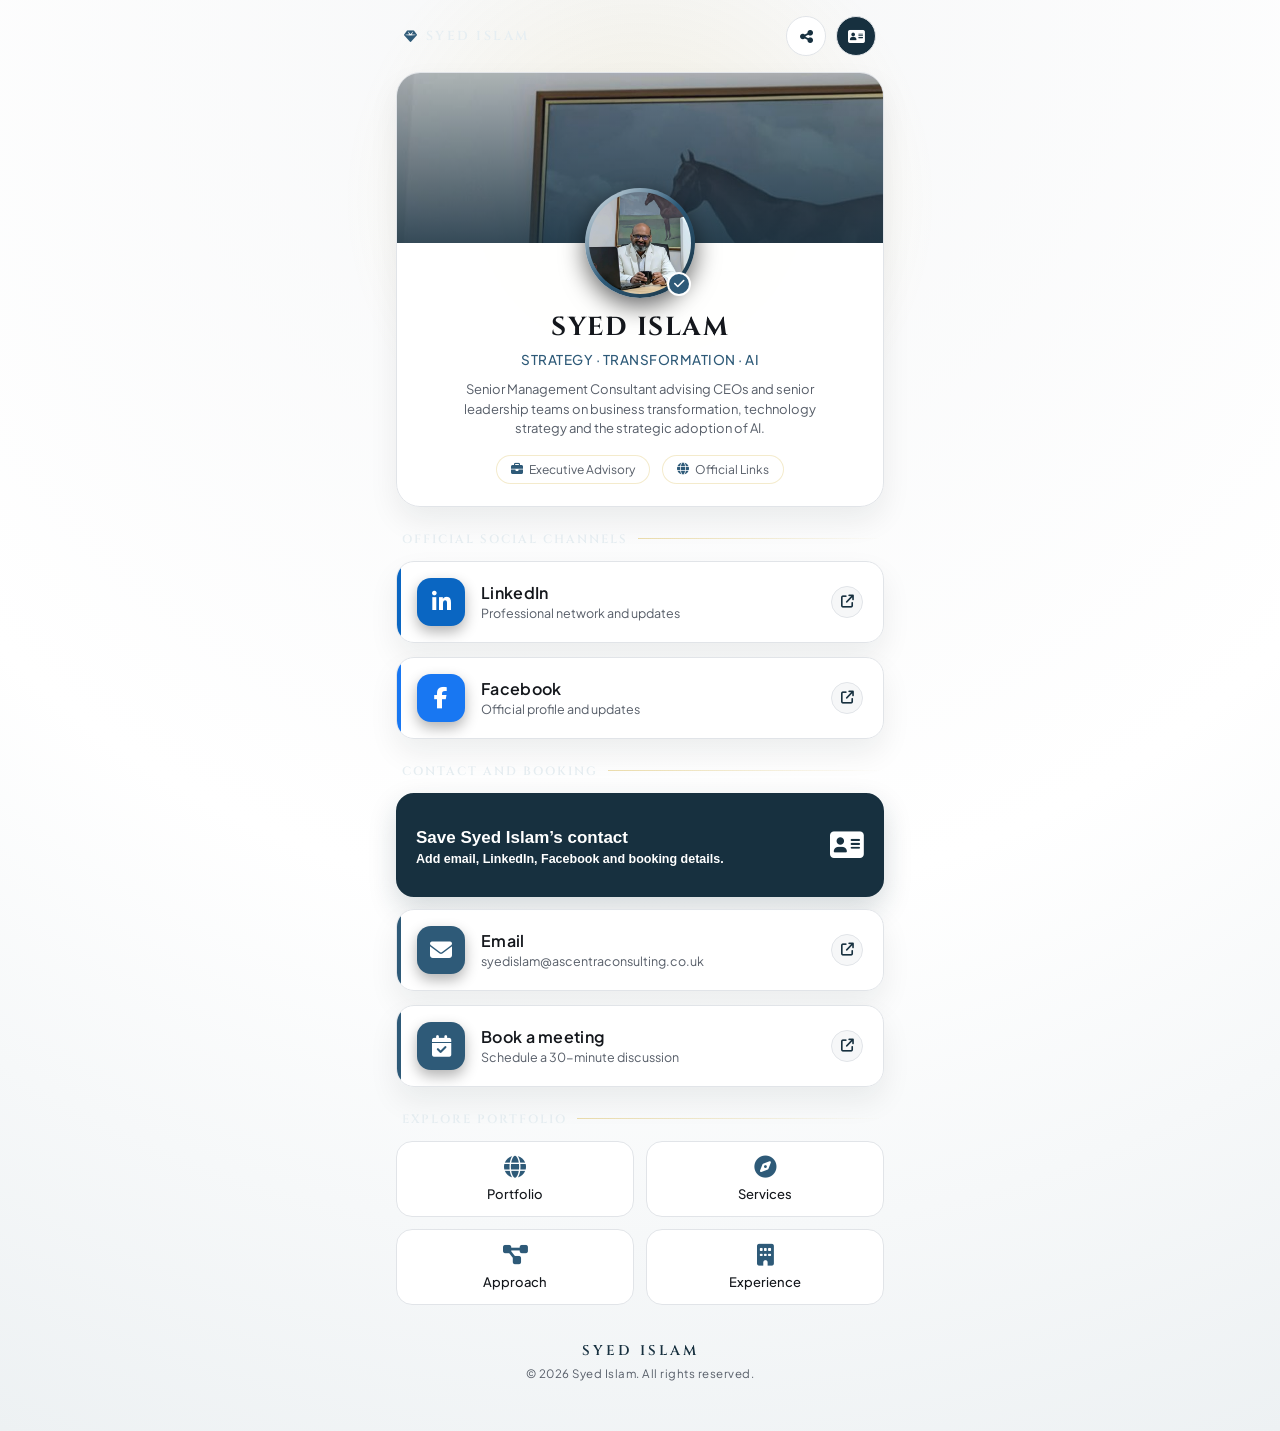
==== scan/index.html @ 8b6a0f25 "Add Syed Islam professional social hub" ====
<!DOCTYPE html>
<html lang="en">
<head>
  <meta charset="UTF-8">
  <meta name="viewport" content="width=device-width, initial-scale=1.0, maximum-scale=1.0, user-scalable=no">
  <meta name="description" content="Connect with Syed Islam across official professional channels.">
  <meta property="og:title" content="Syed Islam | Official Professional Hub">
  <meta property="og:description" content="Strategy, transformation, AI and technology advisory.">
  <meta property="og:image" content="../images/syed-shaon-hero-520.webp">
  <meta name="theme-color" content="#032612">
  <title>Syed Islam | Official Professional Hub</title>
  <link rel="preconnect" href="https://fonts.googleapis.com">
  <link rel="preconnect" href="https://fonts.gstatic.com" crossorigin>
  <link href="https://fonts.googleapis.com/css2?family=Cinzel:wght@500;600;700;800&family=Plus+Jakarta+Sans:wght@300;400;500;600;700&display=swap" rel="stylesheet">
  <link rel="stylesheet" href="https://cdnjs.cloudflare.com/ajax/libs/font-awesome/6.5.1/css/all.min.css">
  <style>
    :root{--bg-dark:#17303f;--bg-surface:rgba(255,255,255,.94);--bg-surface-hover:#fff;--gold-primary:#2e5a78;--gold-light:#e6eef2;--gold-dark:#17303f;--text-main:#14171c;--text-muted:#565d68;--accent-glow:rgba(46,90,120,.18);--border-gold:#e1e4e8;--radius-card:18px;}
    *{box-sizing:border-box;margin:0;padding:0;-webkit-tap-highlight-color:transparent;}body{min-height:100vh;padding-bottom:50px;background:radial-gradient(circle at 50% 10%,#08381c 0%,#031a0d 50%,#010d06 100%);color:var(--text-main);font-family:'Plus Jakarta Sans',sans-serif;position:relative;overflow-x:hidden;}body:before{content:"";position:fixed;top:-100px;left:50%;width:600px;height:600px;transform:translateX(-50%);border-radius:50%;background:radial-gradient(circle,rgba(212,175,55,.12) 0%,rgba(3,38,18,0) 70%);pointer-events:none;z-index:0;}a{color:inherit;text-decoration:none;}:focus-visible{outline:3px solid var(--gold-light);outline-offset:3px;}
    .container{position:relative;z-index:1;width:100%;max-width:520px;margin:auto;padding:0 16px;}.top-bar{display:flex;justify-content:space-between;align-items:center;padding:16px 8px;}.brand-badge{display:flex;align-items:center;gap:6px;color:var(--gold-light);font:600 13px 'Cinzel',serif;letter-spacing:2.5px;text-transform:uppercase;}.top-actions{display:flex;gap:10px;}.action-circle-btn{width:40px;height:40px;border:1px solid var(--border-gold);border-radius:50%;display:flex;align-items:center;justify-content:center;background:rgba(255,255,255,.08);color:var(--gold-light);cursor:pointer;backdrop-filter:blur(10px);transition:all .25s ease;font-size:15px;}.action-circle-btn:hover{transform:translateY(-2px);background:var(--gold-primary);color:#031c0e;box-shadow:0 6px 16px var(--accent-glow);}.action-circle-btn.save{background:var(--gold-primary);color:#031c0e;}
    .profile-header{position:relative;overflow:hidden;margin-bottom:24px;text-align:center;background:var(--bg-surface);border:1px solid var(--border-gold);border-radius:24px;box-shadow:0 16px 40px rgba(0,0,0,.45);backdrop-filter:blur(12px);}.cover-banner{position:relative;width:100%;height:170px;overflow:hidden;}.cover-banner img{width:100%;height:100%;object-fit:cover;object-position:center 28%;transition:transform .8s ease;}.profile-header:hover .cover-banner img{transform:scale(1.04);}.cover-overlay{position:absolute;inset:0;background:linear-gradient(180deg,rgba(3,28,14,.1),rgba(3,28,14,.9));}.avatar-wrapper{position:relative;width:110px;height:110px;margin:-55px auto 12px;padding:4px;border-radius:50%;background:linear-gradient(135deg,var(--gold-light),var(--gold-dark),var(--gold-primary));box-shadow:0 8px 24px rgba(0,0,0,.6);}.avatar-wrapper img{width:100%;height:100%;display:block;object-fit:cover;border-radius:50%;background:#031c0e;}.verified-badge{position:absolute;right:4px;bottom:2px;width:24px;height:24px;border:2px solid #031c0e;border-radius:50%;display:flex;align-items:center;justify-content:center;background:#1877f2;color:#fff;font-size:12px;}.profile-info{padding:0 20px 22px;}.profile-name{margin-bottom:6px;color:#fff;font:700 26px 'Cinzel',serif;letter-spacing:1.5px;text-shadow:0 2px 8px rgba(0,0,0,.5);}.profile-tagline{margin-bottom:12px;color:var(--gold-light);font-size:13.5px;font-weight:500;letter-spacing:.5px;}.profile-desc{max-width:380px;margin:0 auto 16px;color:var(--text-muted);font-size:13px;line-height:1.5;}.quick-chips{display:flex;justify-content:center;gap:12px;flex-wrap:wrap;}.chip{display:inline-flex;align-items:center;gap:6px;padding:6px 14px;border:1px solid rgba(212,175,55,.25);border-radius:20px;background:rgba(255,255,255,.05);color:var(--text-muted);font-size:12px;}.chip i{color:var(--gold-primary);}
    .section-title{display:flex;align-items:center;gap:10px;margin:0 0 14px 6px;color:var(--gold-light);font:600 12px 'Cinzel',serif;letter-spacing:2px;text-transform:uppercase;}.section-title:after{content:"";flex:1;height:1px;background:linear-gradient(90deg,rgba(212,175,55,.4),transparent);}.links-list{display:flex;flex-direction:column;gap:14px;margin-bottom:24px;}.link-card{position:relative;display:flex;justify-content:space-between;align-items:center;overflow:hidden;padding:16px 20px;border:1px solid var(--border-gold);border-radius:var(--radius-card);background:var(--bg-surface);color:var(--text-main);backdrop-filter:blur(10px);box-shadow:0 8px 20px rgba(0,0,0,.25);transition:all .28s cubic-bezier(.2,.8,.2,1);}.link-card:before{content:"";position:absolute;left:0;top:0;width:4px;height:100%;transition:width .25s ease;}.link-card.linkedin:before{background:#0a66c2;}.link-card.facebook:before{background:#1877f2;}.link-card.email:before{background:var(--gold-primary);}.link-card.meeting:before{background:#38a169;}.link-card:hover{transform:translateY(-3px) scale(1.01);background:var(--bg-surface-hover);border-color:var(--gold-primary);box-shadow:0 14px 30px rgba(0,0,0,.4),0 0 20px var(--accent-glow);}.link-card:hover:before{width:6px;}.link-left{display:flex;align-items:center;gap:16px;}.icon-box{width:48px;height:48px;border-radius:14px;display:flex;align-items:center;justify-content:center;color:#fff;flex-shrink:0;font-size:22px;box-shadow:0 6px 14px rgba(0,0,0,.3);transition:transform .3s ease;}.link-card:hover .icon-box{transform:scale(1.1) rotate(-3deg);}.linkedin .icon-box{background:#0a66c2;}.facebook .icon-box{background:#1877f2;}.email .icon-box{background:linear-gradient(135deg,#d4af37,#aa820a);}.meeting .icon-box{background:#238c4d;}.link-texts h2{margin-bottom:2px;color:#fff;font-size:16px;font-weight:600;letter-spacing:.3px;}.link-texts p{color:var(--text-muted);font-size:12.5px;}.link-arrow{width:32px;height:32px;border:1px solid rgba(255,255,255,.1);border-radius:50%;display:flex;align-items:center;justify-content:center;background:rgba(255,255,255,.05);color:var(--gold-light);flex-shrink:0;font-size:13px;}.link-card:hover .link-arrow{transform:translateX(3px);background:var(--gold-primary);color:#031c0e;}
    .save-contact{width:100%;min-height:104px;margin-bottom:12px;padding:18px;border:2px solid var(--gold-primary);border-radius:var(--radius-card);background:linear-gradient(135deg,var(--gold-light),var(--gold-primary),var(--gold-dark));color:#031c0e;display:flex;align-items:center;justify-content:space-between;cursor:pointer;text-align:left;box-shadow:0 10px 25px var(--accent-glow);transition:transform .22s ease,box-shadow .22s ease;}.save-contact:hover{transform:translateY(-3px);box-shadow:0 16px 30px rgba(212,175,55,.45);}.save-contact strong{display:block;font-size:17px;}.save-contact span{display:block;margin-top:4px;font-size:12.5px;font-weight:600;}.save-contact i{font-size:30px;}
    .utility-grid{display:grid;grid-template-columns:1fr 1fr;gap:12px;margin-bottom:26px;}.util-btn{display:flex;flex-direction:column;align-items:center;gap:8px;padding:14px 12px;border:1px solid rgba(212,175,55,.25);border-radius:16px;background:rgba(255,255,255,.04);color:var(--text-main);cursor:pointer;font:500 13px 'Plus Jakarta Sans',sans-serif;transition:all .25s ease;}.util-btn i{color:var(--gold-light);font-size:22px;}.util-btn:hover{transform:translateY(-2px);border-color:var(--gold-primary);background:rgba(212,175,55,.15);}footer{text-align:center;padding-top:10px;}.footer-logo{margin-bottom:6px;color:var(--gold-light);font:600 14px 'Cinzel',serif;letter-spacing:3px;text-transform:uppercase;}.footer-copy{color:rgba(176,201,185,.6);font-size:11.5px;letter-spacing:.5px;}.toast{position:fixed;left:50%;bottom:24px;z-index:10;transform:translateX(-50%) translateY(80px);padding:12px 22px;border-radius:30px;background:var(--gold-primary);color:#031c0e;font-size:13px;font-weight:600;opacity:0;pointer-events:none;transition:all .3s ease;}.toast.show{transform:translateX(-50%) translateY(0);opacity:1;}
    /* Portfolio palette override: keep hub layout, use Syed Islam site colours. */
    body{background:radial-gradient(circle at 50% 0,#f6f7f8 0,#fff 58%,#edf1f3 100%);}.profile-header,.link-card{box-shadow:0 14px 30px rgba(20,26,34,.07);}.profile-header{background:var(--bg-surface);}.cover-overlay{background:linear-gradient(180deg,rgba(23,48,63,.06),rgba(23,48,63,.82));}.avatar-wrapper{background:linear-gradient(135deg,#e6eef2,#2e5a78,#17303f);}.avatar-wrapper img{background:#fff;}.verified-badge{border-color:#fff;background:#2e5a78;}.profile-name,.link-texts h2{color:var(--text-main);text-shadow:none;}.profile-tagline{color:#2e5a78;}.action-circle-btn{background:#fff;color:#17303f;}.action-circle-btn:hover{background:#2e5a78;color:#fff;}.action-circle-btn.save{background:#17303f;color:#fff;}.link-card:hover{background:#fff;border-color:#2e5a78;}.link-card.email:before,.link-card.meeting:before{background:#2e5a78;}.email .icon-box,.meeting .icon-box{background:#2e5a78;}.link-arrow{border-color:#e1e4e8;background:#f6f7f8;color:#17303f;}.link-card:hover .link-arrow{background:#2e5a78;color:#fff;}.save-contact{background:#17303f;border-color:#17303f;color:#fff;box-shadow:0 12px 28px rgba(23,48,63,.18);}.save-contact:hover{background:#2e5a78;box-shadow:0 16px 30px rgba(23,48,63,.24);}.util-btn{background:#fff;color:var(--text-main);border-color:#e1e4e8;}.util-btn i{color:#2e5a78;}.util-btn:hover{background:#e6eef2;border-color:#2e5a78;}.footer-logo{color:#17303f;}.footer-copy{color:#565d68;}
  </style>
</head>
<body>
  <div class="container">
    <header class="top-bar">
      <div class="brand-badge"><i class="fa-solid fa-gem" style="color:var(--gold-primary)"></i><span>Syed Islam</span></div>
      <div class="top-actions"><button class="action-circle-btn" type="button" onclick="shareProfile()" aria-label="Share profile"><i class="fa-solid fa-share-nodes"></i></button><button class="action-circle-btn save" type="button" onclick="saveContact()" aria-label="Save contact"><i class="fa-solid fa-address-card"></i></button></div>
    </header>
    <section class="profile-header" aria-labelledby="profile-name">
      <div class="cover-banner"><img src="../images/syed-shaon-hero-520.webp" alt="Syed Islam"><div class="cover-overlay"></div></div>
      <div class="avatar-wrapper"><img src="../images/syed-shaon.jpg" alt="Syed Islam portrait"><span class="verified-badge" aria-label="Official professional profile"><i class="fa-solid fa-check"></i></span></div>
      <div class="profile-info"><h1 class="profile-name" id="profile-name">SYED ISLAM</h1><p class="profile-tagline">STRATEGY · TRANSFORMATION · AI</p><p class="profile-desc">Senior Management Consultant advising CEOs and senior leadership teams on business transformation, technology strategy and the strategic adoption of AI.</p><div class="quick-chips"><span class="chip"><i class="fa-solid fa-briefcase"></i>Executive Advisory</span><span class="chip"><i class="fa-solid fa-globe"></i>Official Links</span></div></div>
    </section>
    <p class="section-title">Official social channels</p>
    <nav class="links-list" aria-label="Social channels">
      <a class="link-card linkedin" href="https://linkedin.com/in/syed-islam-mba-bsc" target="_blank" rel="noopener noreferrer"><span class="link-left"><span class="icon-box"><i class="fa-brands fa-linkedin-in"></i></span><span class="link-texts"><h2>LinkedIn</h2><p>Professional network and updates</p></span></span><span class="link-arrow"><i class="fa-solid fa-arrow-up-right-from-square"></i></span></a>
      <a class="link-card facebook" href="https://www.facebook.com/share/1CQkBPjqbU/" target="_blank" rel="noopener noreferrer"><span class="link-left"><span class="icon-box"><i class="fa-brands fa-facebook-f"></i></span><span class="link-texts"><h2>Facebook</h2><p>Official profile and updates</p></span></span><span class="link-arrow"><i class="fa-solid fa-arrow-up-right-from-square"></i></span></a>
    </nav>
    <p class="section-title">Contact and booking</p>
    <button class="save-contact" type="button" onclick="saveContact()"><span><strong>Save Syed Islam’s contact</strong><span>Add email, LinkedIn, Facebook and booking details.</span></span><i class="fa-solid fa-address-card"></i></button>
    <nav class="links-list" aria-label="Contact and booking">
      <a class="link-card email" href="mailto:syedislam@ascentraconsulting.co.uk"><span class="link-left"><span class="icon-box"><i class="fa-solid fa-envelope"></i></span><span class="link-texts"><h2>Email</h2><p>syedislam@ascentraconsulting.co.uk</p></span></span><span class="link-arrow"><i class="fa-solid fa-arrow-up-right-from-square"></i></span></a>
      <a class="link-card meeting" href="https://calendly.com/ascentraglobal/30min" target="_blank" rel="noopener noreferrer"><span class="link-left"><span class="icon-box"><i class="fa-solid fa-calendar-check"></i></span><span class="link-texts"><h2>Book a meeting</h2><p>Schedule a 30-minute discussion</p></span></span><span class="link-arrow"><i class="fa-solid fa-arrow-up-right-from-square"></i></span></a>
    </nav>
    <p class="section-title">Explore portfolio</p>
    <div class="utility-grid"><a class="util-btn" href="../index.html"><i class="fa-solid fa-globe"></i><span>Portfolio</span></a><a class="util-btn" href="../services.html"><i class="fa-solid fa-compass"></i><span>Services</span></a><a class="util-btn" href="../approach.html"><i class="fa-solid fa-diagram-project"></i><span>Approach</span></a><a class="util-btn" href="../experience.html"><i class="fa-solid fa-building"></i><span>Experience</span></a></div>
    <footer><div class="footer-logo">Syed Islam</div><p class="footer-copy">© 2026 Syed Islam. All rights reserved.</p></footer>
  </div>
  <div class="toast" id="toast" role="status">Contact card downloaded.</div>
  <script>
    function showToast(message) { const toast = document.getElementById('toast'); toast.textContent = message; toast.classList.add('show'); setTimeout(() => toast.classList.remove('show'), 2500); }
    function shareProfile() { if (navigator.share) { navigator.share({ title: 'Syed Islam | Official Professional Hub', text: 'Official professional channels for Syed Islam.', url: window.location.href }).catch(() => {}); return; } navigator.clipboard.writeText(window.location.href).then(() => showToast('Page link copied.')).catch(() => showToast('Share this page link.')); }
    function saveContact() { const vcard = `BEGIN:VCARD\nVERSION:3.0\nFN:Syed Islam\nORG:Ascentra Consulting\nTITLE:Senior Management Consultant\nEMAIL;TYPE=WORK:syedislam@ascentraconsulting.co.uk\nURL:https://linkedin.com/in/syed-islam-mba-bsc\nURL:https://www.facebook.com/share/1CQkBPjqbU/\nURL:https://calendly.com/ascentraglobal/30min\nEND:VCARD`; const blob = new Blob([vcard], { type: 'text/vcard;charset=utf-8;' }); const url = URL.createObjectURL(blob); const link = document.createElement('a'); link.href = url; link.download = 'Syed_Islam.vcf'; document.body.appendChild(link); link.click(); link.remove(); URL.revokeObjectURL(url); showToast('Contact card downloaded.'); }
  </script>
</body>
</html>
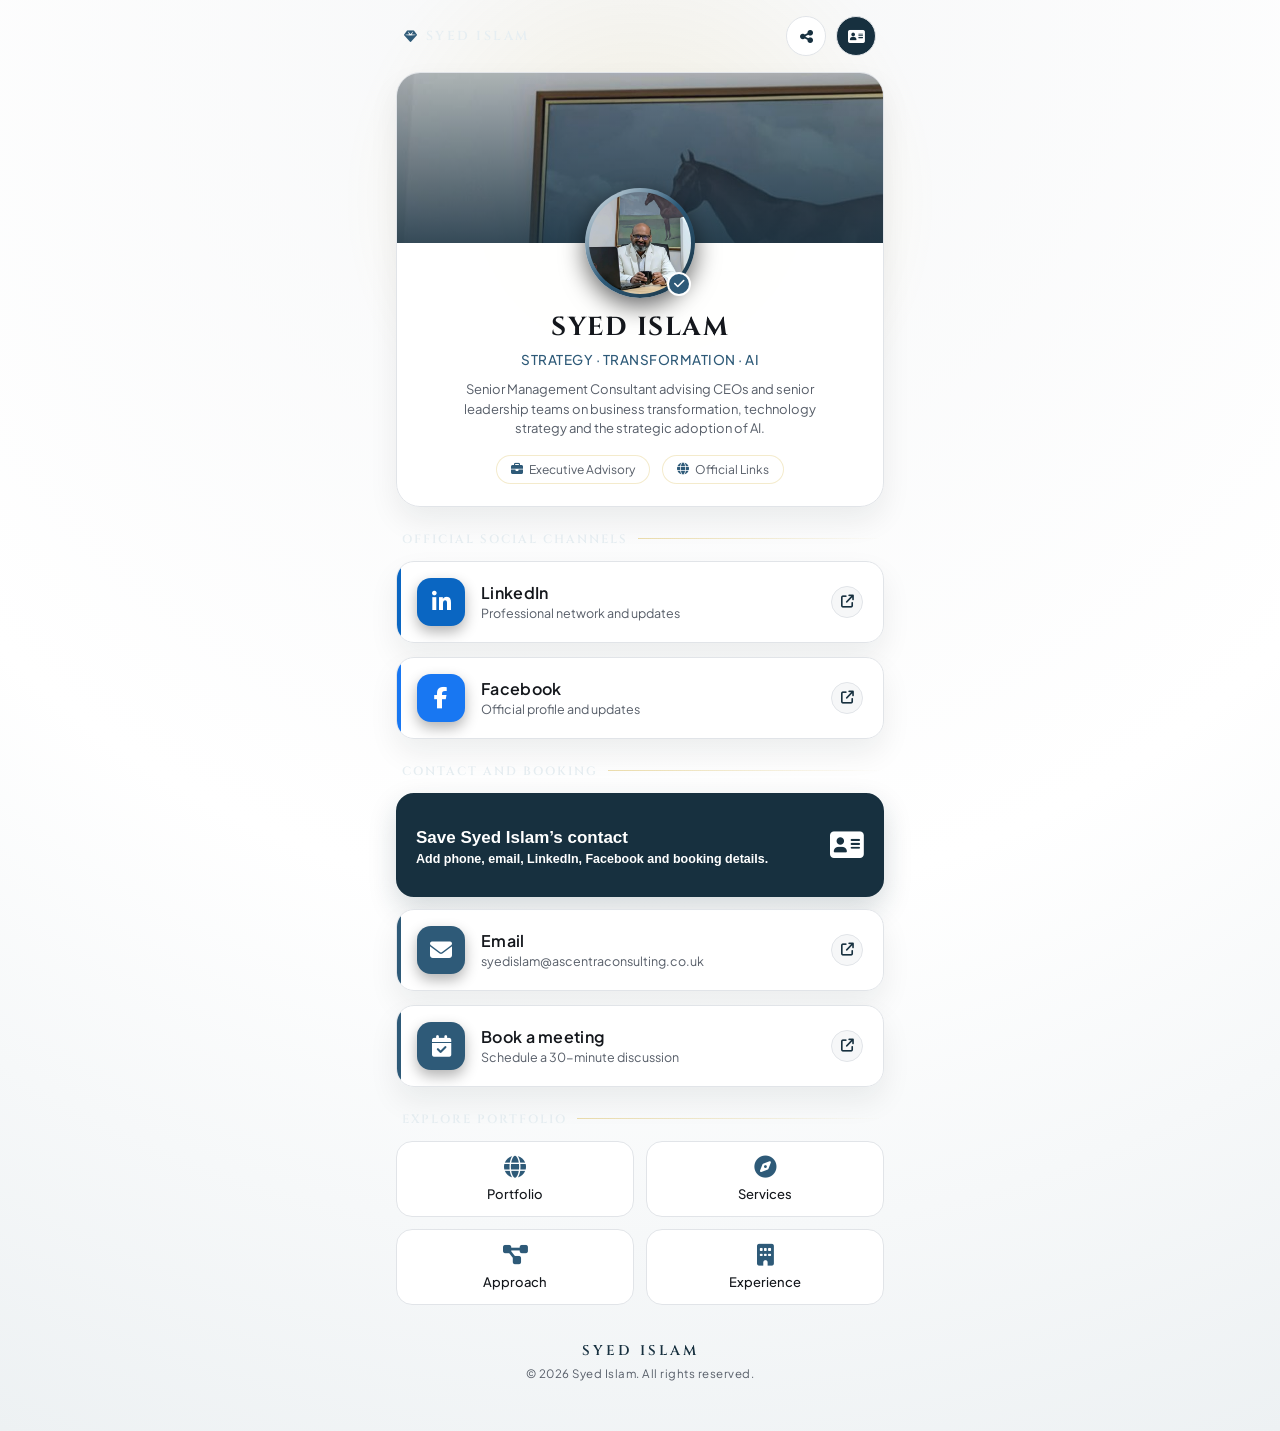
==== commit 71ab8d29: "Add mobile contact save flow" ====
--- a/scan/index.html
+++ b/scan/index.html
@@ -20,7 +20,7 @@
     .profile-header{position:relative;overflow:hidden;margin-bottom:24px;text-align:center;background:var(--bg-surface);border:1px solid var(--border-gold);border-radius:24px;box-shadow:0 16px 40px rgba(0,0,0,.45);backdrop-filter:blur(12px);}.cover-banner{position:relative;width:100%;height:170px;overflow:hidden;}.cover-banner img{width:100%;height:100%;object-fit:cover;object-position:center 28%;transition:transform .8s ease;}.profile-header:hover .cover-banner img{transform:scale(1.04);}.cover-overlay{position:absolute;inset:0;background:linear-gradient(180deg,rgba(3,28,14,.1),rgba(3,28,14,.9));}.avatar-wrapper{position:relative;width:110px;height:110px;margin:-55px auto 12px;padding:4px;border-radius:50%;background:linear-gradient(135deg,var(--gold-light),var(--gold-dark),var(--gold-primary));box-shadow:0 8px 24px rgba(0,0,0,.6);}.avatar-wrapper img{width:100%;height:100%;display:block;object-fit:cover;border-radius:50%;background:#031c0e;}.verified-badge{position:absolute;right:4px;bottom:2px;width:24px;height:24px;border:2px solid #031c0e;border-radius:50%;display:flex;align-items:center;justify-content:center;background:#1877f2;color:#fff;font-size:12px;}.profile-info{padding:0 20px 22px;}.profile-name{margin-bottom:6px;color:#fff;font:700 26px 'Cinzel',serif;letter-spacing:1.5px;text-shadow:0 2px 8px rgba(0,0,0,.5);}.profile-tagline{margin-bottom:12px;color:var(--gold-light);font-size:13.5px;font-weight:500;letter-spacing:.5px;}.profile-desc{max-width:380px;margin:0 auto 16px;color:var(--text-muted);font-size:13px;line-height:1.5;}.quick-chips{display:flex;justify-content:center;gap:12px;flex-wrap:wrap;}.chip{display:inline-flex;align-items:center;gap:6px;padding:6px 14px;border:1px solid rgba(212,175,55,.25);border-radius:20px;background:rgba(255,255,255,.05);color:var(--text-muted);font-size:12px;}.chip i{color:var(--gold-primary);}
     .section-title{display:flex;align-items:center;gap:10px;margin:0 0 14px 6px;color:var(--gold-light);font:600 12px 'Cinzel',serif;letter-spacing:2px;text-transform:uppercase;}.section-title:after{content:"";flex:1;height:1px;background:linear-gradient(90deg,rgba(212,175,55,.4),transparent);}.links-list{display:flex;flex-direction:column;gap:14px;margin-bottom:24px;}.link-card{position:relative;display:flex;justify-content:space-between;align-items:center;overflow:hidden;padding:16px 20px;border:1px solid var(--border-gold);border-radius:var(--radius-card);background:var(--bg-surface);color:var(--text-main);backdrop-filter:blur(10px);box-shadow:0 8px 20px rgba(0,0,0,.25);transition:all .28s cubic-bezier(.2,.8,.2,1);}.link-card:before{content:"";position:absolute;left:0;top:0;width:4px;height:100%;transition:width .25s ease;}.link-card.linkedin:before{background:#0a66c2;}.link-card.facebook:before{background:#1877f2;}.link-card.email:before{background:var(--gold-primary);}.link-card.meeting:before{background:#38a169;}.link-card:hover{transform:translateY(-3px) scale(1.01);background:var(--bg-surface-hover);border-color:var(--gold-primary);box-shadow:0 14px 30px rgba(0,0,0,.4),0 0 20px var(--accent-glow);}.link-card:hover:before{width:6px;}.link-left{display:flex;align-items:center;gap:16px;}.icon-box{width:48px;height:48px;border-radius:14px;display:flex;align-items:center;justify-content:center;color:#fff;flex-shrink:0;font-size:22px;box-shadow:0 6px 14px rgba(0,0,0,.3);transition:transform .3s ease;}.link-card:hover .icon-box{transform:scale(1.1) rotate(-3deg);}.linkedin .icon-box{background:#0a66c2;}.facebook .icon-box{background:#1877f2;}.email .icon-box{background:linear-gradient(135deg,#d4af37,#aa820a);}.meeting .icon-box{background:#238c4d;}.link-texts h2{margin-bottom:2px;color:#fff;font-size:16px;font-weight:600;letter-spacing:.3px;}.link-texts p{color:var(--text-muted);font-size:12.5px;}.link-arrow{width:32px;height:32px;border:1px solid rgba(255,255,255,.1);border-radius:50%;display:flex;align-items:center;justify-content:center;background:rgba(255,255,255,.05);color:var(--gold-light);flex-shrink:0;font-size:13px;}.link-card:hover .link-arrow{transform:translateX(3px);background:var(--gold-primary);color:#031c0e;}
     .save-contact{width:100%;min-height:104px;margin-bottom:12px;padding:18px;border:2px solid var(--gold-primary);border-radius:var(--radius-card);background:linear-gradient(135deg,var(--gold-light),var(--gold-primary),var(--gold-dark));color:#031c0e;display:flex;align-items:center;justify-content:space-between;cursor:pointer;text-align:left;box-shadow:0 10px 25px var(--accent-glow);transition:transform .22s ease,box-shadow .22s ease;}.save-contact:hover{transform:translateY(-3px);box-shadow:0 16px 30px rgba(212,175,55,.45);}.save-contact strong{display:block;font-size:17px;}.save-contact span{display:block;margin-top:4px;font-size:12.5px;font-weight:600;}.save-contact i{font-size:30px;}
-    .utility-grid{display:grid;grid-template-columns:1fr 1fr;gap:12px;margin-bottom:26px;}.util-btn{display:flex;flex-direction:column;align-items:center;gap:8px;padding:14px 12px;border:1px solid rgba(212,175,55,.25);border-radius:16px;background:rgba(255,255,255,.04);color:var(--text-main);cursor:pointer;font:500 13px 'Plus Jakarta Sans',sans-serif;transition:all .25s ease;}.util-btn i{color:var(--gold-light);font-size:22px;}.util-btn:hover{transform:translateY(-2px);border-color:var(--gold-primary);background:rgba(212,175,55,.15);}footer{text-align:center;padding-top:10px;}.footer-logo{margin-bottom:6px;color:var(--gold-light);font:600 14px 'Cinzel',serif;letter-spacing:3px;text-transform:uppercase;}.footer-copy{color:rgba(176,201,185,.6);font-size:11.5px;letter-spacing:.5px;}.toast{position:fixed;left:50%;bottom:24px;z-index:10;transform:translateX(-50%) translateY(80px);padding:12px 22px;border-radius:30px;background:var(--gold-primary);color:#031c0e;font-size:13px;font-weight:600;opacity:0;pointer-events:none;transition:all .3s ease;}.toast.show{transform:translateX(-50%) translateY(0);opacity:1;}
+    .utility-grid{display:grid;grid-template-columns:1fr 1fr;gap:12px;margin-bottom:26px;}.util-btn{display:flex;flex-direction:column;align-items:center;gap:8px;padding:14px 12px;border:1px solid rgba(212,175,55,.25);border-radius:16px;background:rgba(255,255,255,.04);color:var(--text-main);cursor:pointer;font:500 13px 'Plus Jakarta Sans',sans-serif;transition:all .25s ease;}.util-btn i{color:var(--gold-light);font-size:22px;}.util-btn:hover{transform:translateY(-2px);border-color:var(--gold-primary);background:rgba(212,175,55,.15);}footer{text-align:center;padding-top:10px;}.footer-logo{margin-bottom:6px;color:var(--gold-light);font:600 14px 'Cinzel',serif;letter-spacing:3px;text-transform:uppercase;}.footer-copy{color:rgba(176,201,185,.6);font-size:11.5px;letter-spacing:.5px;}.toast{position:fixed;left:50%;bottom:24px;z-index:10;transform:translateX(-50%) translateY(80px);padding:12px 22px;border-radius:30px;background:var(--gold-primary);color:#031c0e;font-size:13px;font-weight:600;opacity:0;pointer-events:none;transition:all .3s ease;}.toast.show{transform:translateX(-50%) translateY(0);opacity:1;}.modal-overlay{position:fixed;inset:0;z-index:20;display:flex;align-items:center;justify-content:center;padding:20px;background:rgba(20,23,28,.72);backdrop-filter:blur(7px);opacity:0;pointer-events:none;transition:opacity .22s ease;}.modal-overlay.active{opacity:1;pointer-events:auto;}.modal-card{position:relative;width:100%;max-width:400px;padding:30px 24px;border-radius:24px;background:#fff;color:#14171c;text-align:center;transform:translateY(18px);transition:transform .22s ease;}.modal-overlay.active .modal-card{transform:translateY(0);}.modal-close{position:absolute;top:14px;right:14px;width:34px;height:34px;border:0;border-radius:50%;background:#edf1f3;color:#17303f;cursor:pointer;font-size:20px;}.modal-card h2{font:600 24px 'Cinzel',serif;}.modal-number{margin:16px 0 8px;color:#17303f;font-size:24px;font-weight:700;letter-spacing:.02em;}.modal-card p{color:#565d68;font-size:13px;line-height:1.55;}.modal-actions{display:grid;grid-template-columns:1fr 1fr;gap:10px;margin-top:22px;}.modal-actions a,.modal-actions button{min-height:48px;border:0;border-radius:12px;display:flex;align-items:center;justify-content:center;gap:8px;cursor:pointer;font-size:14px;font-weight:700;}.modal-actions a{background:#e6eef2;color:#17303f;}.modal-actions button{background:#17303f;color:#fff;}.modal-actions button:hover{background:#2e5a78;}
     /* Portfolio palette override: keep hub layout, use Syed Islam site colours. */
     body{background:radial-gradient(circle at 50% 0,#f6f7f8 0,#fff 58%,#edf1f3 100%);}.profile-header,.link-card{box-shadow:0 14px 30px rgba(20,26,34,.07);}.profile-header{background:var(--bg-surface);}.cover-overlay{background:linear-gradient(180deg,rgba(23,48,63,.06),rgba(23,48,63,.82));}.avatar-wrapper{background:linear-gradient(135deg,#e6eef2,#2e5a78,#17303f);}.avatar-wrapper img{background:#fff;}.verified-badge{border-color:#fff;background:#2e5a78;}.profile-name,.link-texts h2{color:var(--text-main);text-shadow:none;}.profile-tagline{color:#2e5a78;}.action-circle-btn{background:#fff;color:#17303f;}.action-circle-btn:hover{background:#2e5a78;color:#fff;}.action-circle-btn.save{background:#17303f;color:#fff;}.link-card:hover{background:#fff;border-color:#2e5a78;}.link-card.email:before,.link-card.meeting:before{background:#2e5a78;}.email .icon-box,.meeting .icon-box{background:#2e5a78;}.link-arrow{border-color:#e1e4e8;background:#f6f7f8;color:#17303f;}.link-card:hover .link-arrow{background:#2e5a78;color:#fff;}.save-contact{background:#17303f;border-color:#17303f;color:#fff;box-shadow:0 12px 28px rgba(23,48,63,.18);}.save-contact:hover{background:#2e5a78;box-shadow:0 16px 30px rgba(23,48,63,.24);}.util-btn{background:#fff;color:var(--text-main);border-color:#e1e4e8;}.util-btn i{color:#2e5a78;}.util-btn:hover{background:#e6eef2;border-color:#2e5a78;}.footer-logo{color:#17303f;}.footer-copy{color:#565d68;}
   </style>
@@ -29,7 +29,7 @@
   <div class="container">
     <header class="top-bar">
       <div class="brand-badge"><i class="fa-solid fa-gem" style="color:var(--gold-primary)"></i><span>Syed Islam</span></div>
-      <div class="top-actions"><button class="action-circle-btn" type="button" onclick="shareProfile()" aria-label="Share profile"><i class="fa-solid fa-share-nodes"></i></button><button class="action-circle-btn save" type="button" onclick="saveContact()" aria-label="Save contact"><i class="fa-solid fa-address-card"></i></button></div>
+      <div class="top-actions"><button class="action-circle-btn" type="button" onclick="shareProfile()" aria-label="Share profile"><i class="fa-solid fa-share-nodes"></i></button><button class="action-circle-btn save" type="button" onclick="openContactModal()" aria-label="Save contact"><i class="fa-solid fa-address-card"></i></button></div>
     </header>
     <section class="profile-header" aria-labelledby="profile-name">
       <div class="cover-banner"><img src="../images/syed-shaon-hero-520.webp" alt="Syed Islam"><div class="cover-overlay"></div></div>
@@ -42,7 +42,7 @@
       <a class="link-card facebook" href="https://www.facebook.com/share/1CQkBPjqbU/" target="_blank" rel="noopener noreferrer"><span class="link-left"><span class="icon-box"><i class="fa-brands fa-facebook-f"></i></span><span class="link-texts"><h2>Facebook</h2><p>Official profile and updates</p></span></span><span class="link-arrow"><i class="fa-solid fa-arrow-up-right-from-square"></i></span></a>
     </nav>
     <p class="section-title">Contact and booking</p>
-    <button class="save-contact" type="button" onclick="saveContact()"><span><strong>Save Syed Islam’s contact</strong><span>Add email, LinkedIn, Facebook and booking details.</span></span><i class="fa-solid fa-address-card"></i></button>
+    <button class="save-contact" type="button" onclick="openContactModal()"><span><strong>Save Syed Islam’s contact</strong><span>Add phone, email, LinkedIn, Facebook and booking details.</span></span><i class="fa-solid fa-address-card"></i></button>
     <nav class="links-list" aria-label="Contact and booking">
       <a class="link-card email" href="mailto:syedislam@ascentraconsulting.co.uk"><span class="link-left"><span class="icon-box"><i class="fa-solid fa-envelope"></i></span><span class="link-texts"><h2>Email</h2><p>syedislam@ascentraconsulting.co.uk</p></span></span><span class="link-arrow"><i class="fa-solid fa-arrow-up-right-from-square"></i></span></a>
       <a class="link-card meeting" href="https://calendly.com/ascentraglobal/30min" target="_blank" rel="noopener noreferrer"><span class="link-left"><span class="icon-box"><i class="fa-solid fa-calendar-check"></i></span><span class="link-texts"><h2>Book a meeting</h2><p>Schedule a 30-minute discussion</p></span></span><span class="link-arrow"><i class="fa-solid fa-arrow-up-right-from-square"></i></span></a>
@@ -51,11 +51,16 @@
     <div class="utility-grid"><a class="util-btn" href="../index.html"><i class="fa-solid fa-globe"></i><span>Portfolio</span></a><a class="util-btn" href="../services.html"><i class="fa-solid fa-compass"></i><span>Services</span></a><a class="util-btn" href="../approach.html"><i class="fa-solid fa-diagram-project"></i><span>Approach</span></a><a class="util-btn" href="../experience.html"><i class="fa-solid fa-building"></i><span>Experience</span></a></div>
     <footer><div class="footer-logo">Syed Islam</div><p class="footer-copy">© 2026 Syed Islam. All rights reserved.</p></footer>
   </div>
-  <div class="toast" id="toast" role="status">Contact card downloaded.</div>
+  <div class="toast" id="toast" role="status">Contact card ready.</div>
+  <div class="modal-overlay" id="contactModal" onclick="if(event.target === this) closeContactModal()" role="dialog" aria-modal="true" aria-labelledby="modalTitle">
+    <div class="modal-card"><button class="modal-close" type="button" onclick="closeContactModal()" aria-label="Close">×</button><h2 id="modalTitle">Syed Islam</h2><a class="modal-number" href="tel:+447735856319">+44 7735 856319</a><p>Senior Management Consultant<br>Strategy, Transformation &amp; AI</p><p style="margin-top:12px">Tap save. Your phone will ask for confirmation, then add all contact details.</p><div class="modal-actions"><a href="tel:+447735856319"><i class="fa-solid fa-phone"></i> Call</a><button type="button" onclick="saveContact()"><i class="fa-solid fa-address-card"></i> Save contact</button></div></div>
+  </div>
   <script>
     function showToast(message) { const toast = document.getElementById('toast'); toast.textContent = message; toast.classList.add('show'); setTimeout(() => toast.classList.remove('show'), 2500); }
     function shareProfile() { if (navigator.share) { navigator.share({ title: 'Syed Islam | Official Professional Hub', text: 'Official professional channels for Syed Islam.', url: window.location.href }).catch(() => {}); return; } navigator.clipboard.writeText(window.location.href).then(() => showToast('Page link copied.')).catch(() => showToast('Share this page link.')); }
-    function saveContact() { const vcard = `BEGIN:VCARD\nVERSION:3.0\nFN:Syed Islam\nORG:Ascentra Consulting\nTITLE:Senior Management Consultant\nEMAIL;TYPE=WORK:syedislam@ascentraconsulting.co.uk\nURL:https://linkedin.com/in/syed-islam-mba-bsc\nURL:https://www.facebook.com/share/1CQkBPjqbU/\nURL:https://calendly.com/ascentraglobal/30min\nEND:VCARD`; const blob = new Blob([vcard], { type: 'text/vcard;charset=utf-8;' }); const url = URL.createObjectURL(blob); const link = document.createElement('a'); link.href = url; link.download = 'Syed_Islam.vcf'; document.body.appendChild(link); link.click(); link.remove(); URL.revokeObjectURL(url); showToast('Contact card downloaded.'); }
+    function openContactModal() { document.getElementById('contactModal').classList.add('active'); }
+    function closeContactModal() { document.getElementById('contactModal').classList.remove('active'); }
+    function saveContact() { const vcard = `BEGIN:VCARD\nVERSION:3.0\nFN:Syed Islam\nORG:Ascentra Consulting\nTITLE:Senior Management Consultant\nTEL;TYPE=CELL:+447735856319\nEMAIL;TYPE=WORK:syedislam@ascentraconsulting.co.uk\nURL:https://linkedin.com/in/syed-islam-mba-bsc\nURL:https://www.facebook.com/share/1CQkBPjqbU/\nURL:https://calendly.com/ascentraglobal/30min\nEND:VCARD`; const url = URL.createObjectURL(new Blob([vcard], { type: 'text/vcard;charset=utf-8;' })); window.location.href = url; setTimeout(() => URL.revokeObjectURL(url), 3000); closeContactModal(); showToast('Use your phone confirmation to save contact.'); }
   </script>
 </body>
 </html>
